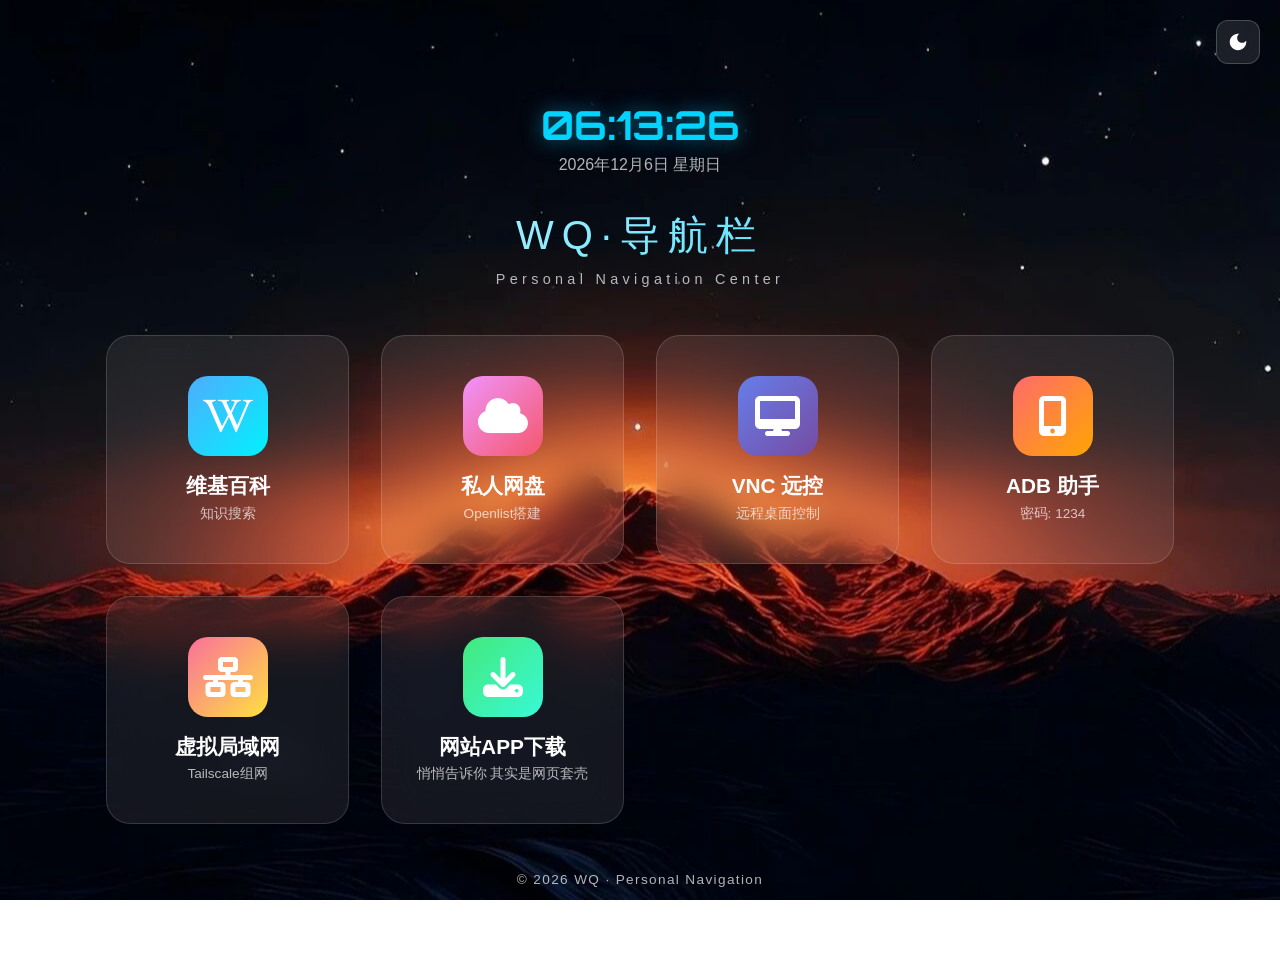
==== index.html @ 1eb62f89 "更新 index.html 更改配色" ====
<!DOCTYPE html>
<html lang="zh-CN">
<head>
    <meta charset="UTF-8">
    <meta name="viewport" content="width=device-width, initial-scale=1.0">
    <title>WQ - 导航</title>
    <link rel="stylesheet" href="https://cdnjs.cloudflare.com/ajax/libs/font-awesome/6.5.1/css/all.min.css">
    <link href="https://fonts.googleapis.com/css2?family=Orbitron:wght@400;500;600;700&display=swap" rel="stylesheet">
    <style>
        * { margin: 0; padding: 0; box-sizing: border-box; }
        :root { --accent: #00d4ff; --glow: rgba(0,212,255,0.5); --text-primary: #fff; --text-secondary: rgba(255,255,255,0.7); }
        body { font-family: 'Microsoft YaHei', sans-serif; min-height: 100vh; background-image: url('【哲风壁纸】夜景-日照金山-星空.jpg'); background-size: cover; background-position: center; background-attachment: fixed; color: var(--text-primary); padding-top: 100px; padding-bottom: 80px; }
        body.light-mode { background-color: #f5f5f5; }
        body.light-mode::before { background: rgba(245,245,245,0.9); }
        body.light-mode .card { background: rgba(255,255,255,0.6); border-color: rgba(0,0,0,0.1); }
        body.light-mode .card-title { color: #333; }
        body.light-mode .card-desc { color: #666; }
        body.light-mode .menu-item { background: rgba(255,255,255,0.5); color: #333; }
        body.light-mode .expanded-menu { background: rgba(255,255,255,0.3); }
        
        .theme-toggle {
            position: fixed;
            top: 20px;
            right: 20px;
            width: 44px;
            height: 44px;
            border-radius: 12px;
            background: rgba(255,255,255,0.1);
            backdrop-filter: blur(10px);
            border: 1px solid rgba(255,255,255,0.2);
            cursor: pointer;
            display: flex;
            align-items: center;
            justify-content: center;
            transition: all 0.3s ease;
            z-index: 1000;
        }
        .theme-toggle svg {
            width: 22px;
            height: 22px;
            fill: #fff;
            transition: all 0.3s ease;
        }
        .theme-toggle:hover {
            transform: scale(1.05);
            background: rgba(255,255,255,0.2);
        }
        body.light-mode .theme-toggle {
            background: rgba(0,0,0,0.08);
            border-color: rgba(0,0,0,0.1);
        }
        body.light-mode .theme-toggle svg {
            fill: #fff;
        }
        body.light-mode .theme-toggle:hover {
            background: rgba(0,0,0,0.12);
        }
        .time-display { text-align: center; margin-bottom: 2rem; }
        .time-display .time { font-family: 'Orbitron', monospace; font-size: 2.5rem; font-weight: 700; color: var(--accent); text-shadow: 0 0 20px var(--glow); }
        .time-display .date { font-size: 1rem; color: var(--text-secondary); margin-top: 0.3rem; }
        .header { text-align: center; margin-bottom: 3rem; }
        .header h1 { font-size: 2.5rem; font-weight: 300; letter-spacing: 0.2em; background: linear-gradient(135deg, #fff, var(--accent)); -webkit-background-clip: text; -webkit-text-fill-color: transparent; }
        .header p { color: var(--text-secondary); font-size: 0.9rem; margin-top: 0.5rem; letter-spacing: 0.3em; }
        .grid { display: grid; grid-template-columns: repeat(auto-fit, minmax(200px, 1fr)); gap: 2rem; max-width: 1100px; margin: 0 auto; padding: 0 1rem; }
        .card { position: relative; background: rgba(255,255,255,0.08); backdrop-filter: blur(20px); border: 1px solid rgba(255,255,255,0.15); border-radius: 24px; padding: 2.5rem 1.5rem; text-align: center; cursor: pointer; transition: all 0.4s ease; overflow: visible; }
        .card:hover { transform: translateY(-10px); border-color: var(--accent); box-shadow: 0 20px 40px rgba(0,0,0,0.3), 0 0 30px var(--glow); }
        .card:not(.has-submenu):hover { transform: translateY(-5px); }
        .card:not(.has-submenu):active { transform: scale(1.08); }
        .card.active { transform: scale(1.05); z-index: 200; pointer-events: auto; }
        .card-icon { width: 80px; height: 80px; margin: 0 auto 1rem; border-radius: 20px; display: flex; align-items: center; justify-content: center; font-size: 2.5rem; transition: all 0.4s ease; }
        .card:hover .card-icon { transform: scale(1.1) rotate(5deg); }
        .card.active .card-icon { transform: scale(0); opacity: 0; }
        .icon-vnc { background: linear-gradient(135deg, #667eea, #764ba2); }
        .icon-alist { background: linear-gradient(135deg, #f093fb, #f5576c); }
        .icon-wiki { background: linear-gradient(135deg, #4facfe, #00f2fe); }
        .icon-adb { background: linear-gradient(135deg, #ff6b6b, #ffa502); }
        .icon-download { background: linear-gradient(135deg, #43e97b, #38f9d7); }
        .icon-vpn { background: linear-gradient(135deg, #fa709a, #fee140); }
        .card-title { font-size: 1.3rem; font-weight: 600; margin-bottom: 0.3rem; transition: all 0.3s ease; }
        .card.active .card-title { opacity: 0; transform: translateY(-20px); }
        .card-desc { font-size: 0.85rem; color: var(--text-secondary); transition: all 0.3s ease; }
        .card.active .card-desc { opacity: 0; }
        .expanded-menu { position: absolute; top: 0; left: 0; right: 0; bottom: 0; display: none; flex-direction: row; gap: 1rem; padding: 1rem; backdrop-filter: blur(15px); -webkit-backdrop-filter: blur(15px); border-radius: 24px; z-index: 200; align-items: stretch; }
        .card.active .expanded-menu { display: flex; }
        .menu-item { display: flex; flex-direction: column; align-items: center; justify-content: center; gap: 0.5rem; background: rgba(255,255,255,0.15); border: 1px solid rgba(255,255,255,0.2); border-radius: 14px; text-decoration: none; color: var(--text-primary); padding: 1.2rem 1.5rem; flex: 1; transition: all 0.3s ease; min-height: 100%; }
        .menu-item:hover { background: rgba(0,212,255,0.3); border-color: var(--accent); transform: scale(1.05); }
        .menu-item i { font-size: 1.5rem; color: var(--accent); }
        .menu-item span { font-size: 0.9rem; font-weight: 500; }
        .footer { text-align: center; margin-top: 3rem; color: var(--text-secondary); font-size: 0.85rem; letter-spacing: 0.1em; }
        @media (max-width: 768px) { .grid { grid-template-columns: repeat(2, 1fr); gap: 1.2rem; } .card { padding: 1.8rem 1rem; } .card-icon { width: 65px; height: 65px; font-size: 2rem; } .header h1 { font-size: 1.8rem; } .time-display .time { font-size: 2rem; } }
        @media (max-width: 480px) { .grid { grid-template-columns: 1fr; } }
    </style>
</head>
<body>
    <button class="theme-toggle" onclick="toggleTheme()" title="切换主题">
        <svg id="theme-icon" viewBox="0 0 24 24">
            <path d="M12 3c-4.97 0-9 4.03-9 9s4.03 9 9 9 9-4.03 9-9c0-.46-.04-.92-.1-1.36-.98 1.37-2.58 2.26-4.4 2.26-2.98 0-5.4-2.42-5.4-5.4 0-1.81.89-3.42 2.26-4.4C12.92 3.04 12.46 3 12 3z"/>
        </svg>
    </button>
    <div class="time-display"><a href="https://beijingshijian.net/" target="_blank" style="text-decoration: none; color: inherit; cursor: pointer;"><div class="time" id="time">00:00:00</div><div class="date" id="date">加载中...</div></a></div>
    <div class="header"><h1>WQ·导航栏</h1><p>Personal Navigation Center</p></div>
    <div class="grid">
        <div class="card" id="wiki-card" onclick="toggleCard('wiki-card')">
            <div class="card-icon icon-wiki"><i class="fab fa-wikipedia-w"></i></div>
            <div class="card-title">维基百科</div>
            <div class="card-desc">知识搜索</div>
            <div class="expanded-menu">
                <a href="http://100.96.22.89:8080" target="_blank" class="menu-item" onclick="closeAll()"><i class="fas fa-globe"></i><span>外网访问</span></a>
                <a href="http://192.168.124.11:8080" target="_blank" class="menu-item" onclick="closeAll()"><i class="fas fa-home"></i><span>内网访问</span></a>
            </div>
        </div>
        <div class="card" id="alist-card" onclick="toggleCard('alist-card')">
            <div class="card-icon icon-alist"><i class="fas fa-cloud"></i></div>
            <div class="card-title">私人网盘</div>
            <div class="card-desc">Openlist搭建</div>
            <div class="expanded-menu">
                <a href="http://100.96.22.89:5244" target="_blank" class="menu-item" onclick="closeAll()"><i class="fas fa-globe"></i><span>外网访问</span></a>
                <a href="http://192.168.124.11:5244" target="_blank" class="menu-item" onclick="closeAll()"><i class="fas fa-home"></i><span>内网访问</span></a>
            </div>
        </div>
        <div class="card" id="vnc-card" onclick="toggleCard('vnc-card')">
            <div class="card-icon icon-vnc"><i class="fas fa-desktop"></i></div>
            <div class="card-title">VNC 远控</div>
            <div class="card-desc">远程桌面控制</div>
            <div class="expanded-menu">
                <a href="http://100.96.22.89:5456/vnc.html?autoconnect=true&show_dot=true&host=100.96.22.89&port=5556" target="_blank" class="menu-item" onclick="closeAll()"><i class="fas fa-globe"></i><span>外网访问</span></a>
                <a href="http://192.168.124.11:5456/vnc.html?autoconnect=true&show_dot=true&host=192.168.124.11&port=5556" target="_blank" class="menu-item" onclick="closeAll()"><i class="fas fa-home"></i><span>内网访问</span></a>
            </div>
        </div>
<div class="card has-submenu" onclick="window.open('https://wwayw.lanzoub.com/b01euqiwwf','_blank')">
            <div class="card-icon icon-adb"><i class="fas fa-mobile-alt"></i></div>
            <div class="card-title">ADB 助手</div>
            <div class="card-desc">密码: 1234</div>
        </div>
        <div class="card has-submenu" onclick="window.open('https://wwayw.lanzoub.com/iMITd458dhzi','_blank')">
            <div class="card-icon icon-vpn"><i class="fas fa-network-wired"></i></div>
            <div class="card-title">虚拟局域网</div>
            <div class="card-desc">Tailscale组网</div>
        </div>
        <div class="card has-submenu" onclick="window.open('https://wwayw.lanzoub.com/i0d3Y459d5da','_blank')">
            <div class="card-icon icon-download"><i class="fas fa-download"></i></div>
            <div class="card-title">网站APP下载</div>
            <div class="card-desc">悄悄告诉你 其实是网页套壳</div>
        </div>
    </div>
    <div class="footer"><p>© 2026 WQ · Personal Navigation</p></div>
    <script>
        function updateTime() { const n=new Date(); document.getElementById('time').textContent=String(n.getHours()).padStart(2,'0')+':'+String(n.getMinutes()).padStart(2,'0')+':'+String(n.getSeconds()).padStart(2,'0'); const d=['日','一','二','三','四','五','六'][n.getDay()]; document.getElementById('date').textContent=n.getFullYear()+'年'+(n.getMonth()+1)+'月'+n.getDate()+'日 星期'+d; }
        function toggleCard(id) { const c=document.getElementById(id); const isAct=c.classList.contains('active'); document.querySelectorAll('.card').forEach(x=>x.classList.remove('active')); if(!isAct) c.classList.add('active'); }
        function toggleTheme() {
            const body = document.body;
            const btn = document.querySelector('.theme-toggle');
            body.classList.toggle('light-mode');
            const isLight = body.classList.contains('light-mode');
            btn.innerHTML = isLight 
                ? '<svg viewBox="0 0 24 24"><path d="M12 7c-2.76 0-5 2.24-5 5s2.24 5 5 5 5-2.24 5-5-2.24-5-5-5zM2 13h2c.55 0 1-.45 1-1s-.45-1-1-1H2c-.55 0-1 .45-1 1s.45 1 1 1zm18 0h2c.55 0 1-.45 1-1s-.45-1-1-1h-2c-.55 0-1 .45-1 1s.45 1 1 1zM11 2v2c0 .55.45 1 1 1s1-.45 1-1V2c0-.55-.45-1-1-1s-1 .45-1 1zm0 18v2c0 .55.45 1 1 1s1-.45 1-1v-2c0-.55-.45-1-1-1s-1 .45-1 1zM5.99 4.58c-.39-.39-1.03-.39-1.41 0-.39.39-.39 1.03 0 1.41l1.06 1.06c.39.39 1.03.39 1.41 0s.39-1.03 0-1.41L5.99 4.58zm12.37 12.37c-.39-.39-1.03-.39-1.41 0-.39.39-.39 1.03 0 1.41l1.06 1.06c.39.39 1.03.39 1.41 0 .39-.39.39-1.03 0-1.41l-1.06-1.06zm1.06-10.96c.39-.39.39-1.03 0-1.41-.39-.39-1.03-.39-1.41 0l-1.06 1.06c-.39.39-.39 1.03 0 1.41s1.03.39 1.41 0l1.06-1.06zM7.05 18.36c.39-.39.39-1.03 0-1.41-.39-.39-1.03-.39-1.41 0l-1.06 1.06c-.39.39-.39 1.03 0 1.41s1.03.39 1.41 0l1.06-1.06z"/></svg>'
                : '<svg viewBox="0 0 24 24"><path d="M12 3c-4.97 0-9 4.03-9 9s4.03 9 9 9 9-4.03 9-9c0-.46-.04-.92-.1-1.36-.98 1.37-2.58 2.26-4.4 2.26-2.98 0-5.4-2.42-5.4-5.4 0-1.81.89-3.42 2.26-4.4C12.92 3.04 12.46 3 12 3z"/></svg>';
            localStorage.setItem('theme', isLight ? 'light' : 'dark');
        }
        (function() {
            const savedTheme = localStorage.getItem('theme');
            const btn = document.querySelector('.theme-toggle');
            if (savedTheme === 'light') {
                document.body.classList.add('light-mode');
                btn.innerHTML = '<svg viewBox="0 0 24 24"><path d="M12 7c-2.76 0-5 2.24-5 5s2.24 5 5 5 5-2.24 5-5-2.24-5-5-5zM2 13h2c.55 0 1-.45 1-1s-.45-1-1-1H2c-.55 0-1 .45-1 1s.45 1 1 1zm18 0h2c.55 0 1-.45 1-1s-.45-1-1-1h-2c-.55 0-1 .45-1 1s.45 1 1 1zM11 2v2c0 .55.45 1 1 1s1-.45 1-1V2c0-.55-.45-1-1-1s-1 .45-1 1zm0 18v2c0 .55.45 1 1 1s1-.45 1-1v-2c0-.55-.45-1-1-1s-1 .45-1 1zM5.99 4.58c-.39-.39-1.03-.39-1.41 0-.39.39-.39 1.03 0 1.41l1.06 1.06c.39.39 1.03.39 1.41 0s.39-1.03 0-1.41L5.99 4.58zm12.37 12.37c-.39-.39-1.03-.39-1.41 0-.39.39-.39 1.03 0 1.41l1.06 1.06c.39.39 1.03.39 1.41 0 .39-.39.39-1.03 0-1.41l-1.06-1.06zm1.06-10.96c.39-.39.39-1.03 0-1.41-.39-.39-1.03-.39-1.41 0l-1.06 1.06c-.39.39-.39 1.03 0 1.41s1.03.39 1.41 0l1.06-1.06zM7.05 18.36c.39-.39.39-1.03 0-1.41-.39-.39-1.03-.39-1.41 0l-1.06 1.06c-.39.39-.39 1.03 0 1.41s1.03.39 1.41 0l1.06-1.06z"/></svg>';
            }
        })();
        document.addEventListener('click', function(e) {
            const clickedCard = e.target.closest('.card');
            const clickedMenu = e.target.closest('.expanded-menu');
            if (!clickedCard && !clickedMenu) {
                document.querySelectorAll('.card').forEach(c=>c.classList.remove('active'));
            } else if (clickedCard && !clickedCard.classList.contains('active')) {
                document.querySelectorAll('.card').forEach(c=>c.classList.remove('active'));
                clickedCard.classList.add('active');
            }
            if (clickedCard && clickedCard.classList.contains('active')) {
                const menuRect = clickedCard.querySelector('.expanded-menu').getBoundingClientRect();
                if (e.clientX < menuRect.left || e.clientX > menuRect.right || 
                    e.clientY < menuRect.top || e.clientY > menuRect.bottom) {
                    clickedCard.classList.remove('active');
                }
            }
            if (clickedCard && !clickedCard.classList.contains('has-submenu') && !clickedCard.classList.contains('active')) {
                setTimeout(() => {
                    clickedCard.style.transform = '';
                }, 300);
            }
        });
        document.querySelectorAll('.card.has-submenu').forEach(card => {
            card.addEventListener('mousedown', function() {
                this.style.transform = 'scale(1.08)';
            });
            card.addEventListener('mouseup', function() {
                this.style.transform = '';
            });
            card.addEventListener('mouseleave', function() {
                this.style.transform = '';
            });
        });
        function closeAll() { document.querySelectorAll('.card').forEach(c=>c.classList.remove('active')); }
        updateTime(); setInterval(updateTime,1000);
    </script>
</body>
</html>
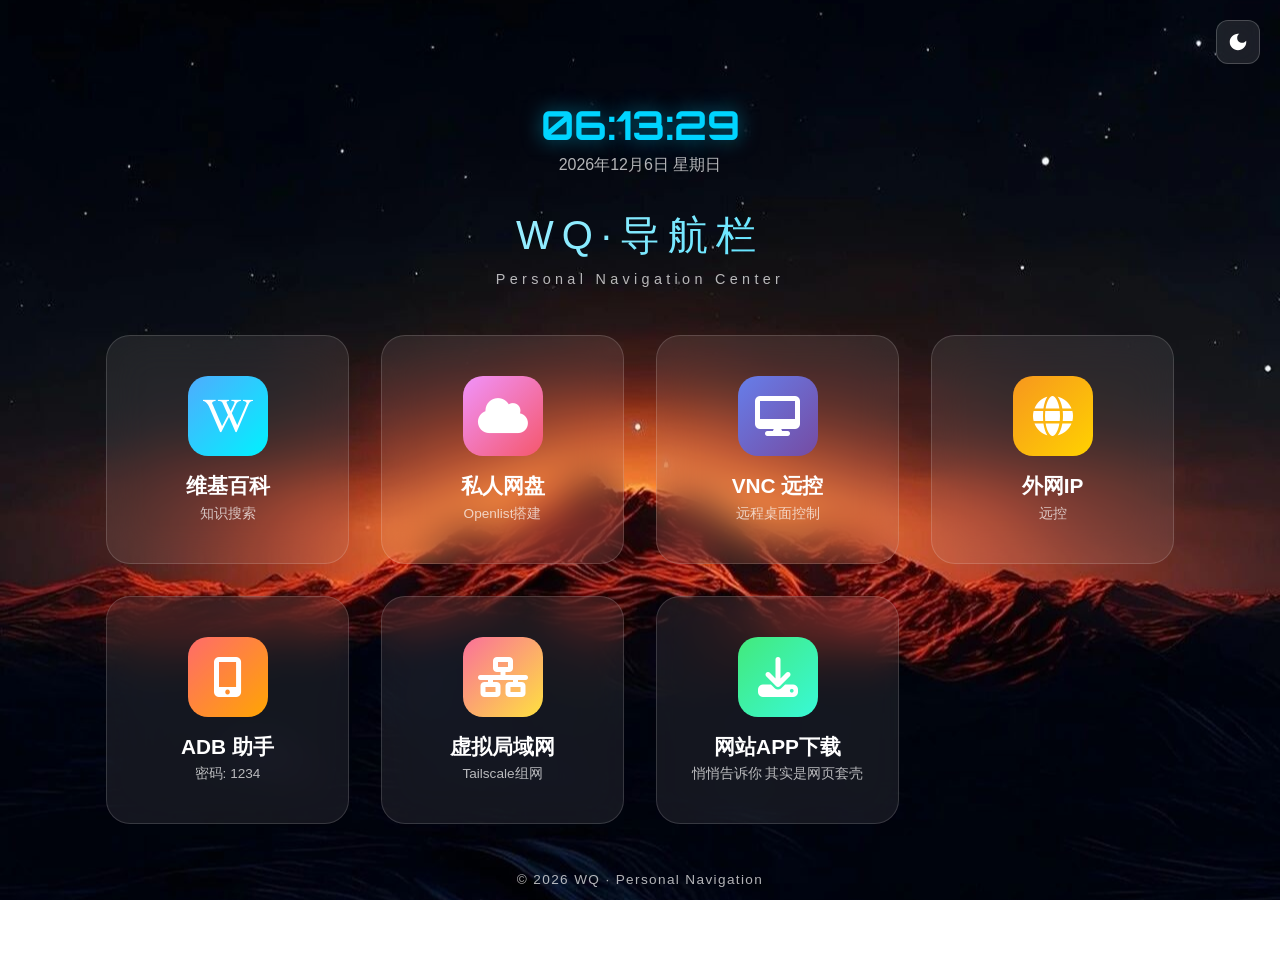
==== commit 9011ba16: "更新 index.html 添加一些实用功能" ====
--- a/index.html
+++ b/index.html
@@ -76,6 +76,7 @@
         .icon-adb { background: linear-gradient(135deg, #ff6b6b, #ffa502); }
         .icon-download { background: linear-gradient(135deg, #43e97b, #38f9d7); }
         .icon-vpn { background: linear-gradient(135deg, #fa709a, #fee140); }
+        .icon-ip { background: linear-gradient(135deg, #f7971e, #ffd200); }
         .card-title { font-size: 1.3rem; font-weight: 600; margin-bottom: 0.3rem; transition: all 0.3s ease; }
         .card.active .card-title { opacity: 0; transform: translateY(-20px); }
         .card-desc { font-size: 0.85rem; color: var(--text-secondary); transition: all 0.3s ease; }
@@ -127,7 +128,12 @@
                 <a href="http://192.168.124.11:5456/vnc.html?autoconnect=true&show_dot=true&host=192.168.124.11&port=5556" target="_blank" class="menu-item" onclick="closeAll()"><i class="fas fa-home"></i><span>内网访问</span></a>
             </div>
         </div>
-<div class="card has-submenu" onclick="window.open('https://wwayw.lanzoub.com/b01euqiwwf','_blank')">
+        <div class="card has-submenu" onclick="window.open('https://www.protectedtext.com/wxq677','_blank')">
+            <div class="card-icon icon-ip"><i class="fas fa-globe"></i></div>
+            <div class="card-title">外网IP</div>
+            <div class="card-desc">远控</div>
+        </div>
+        <div class="card has-submenu" onclick="window.open('https://wwayw.lanzoub.com/b01euqiwwf','_blank')">
             <div class="card-icon icon-adb"><i class="fas fa-mobile-alt"></i></div>
             <div class="card-title">ADB 助手</div>
             <div class="card-desc">密码: 1234</div>
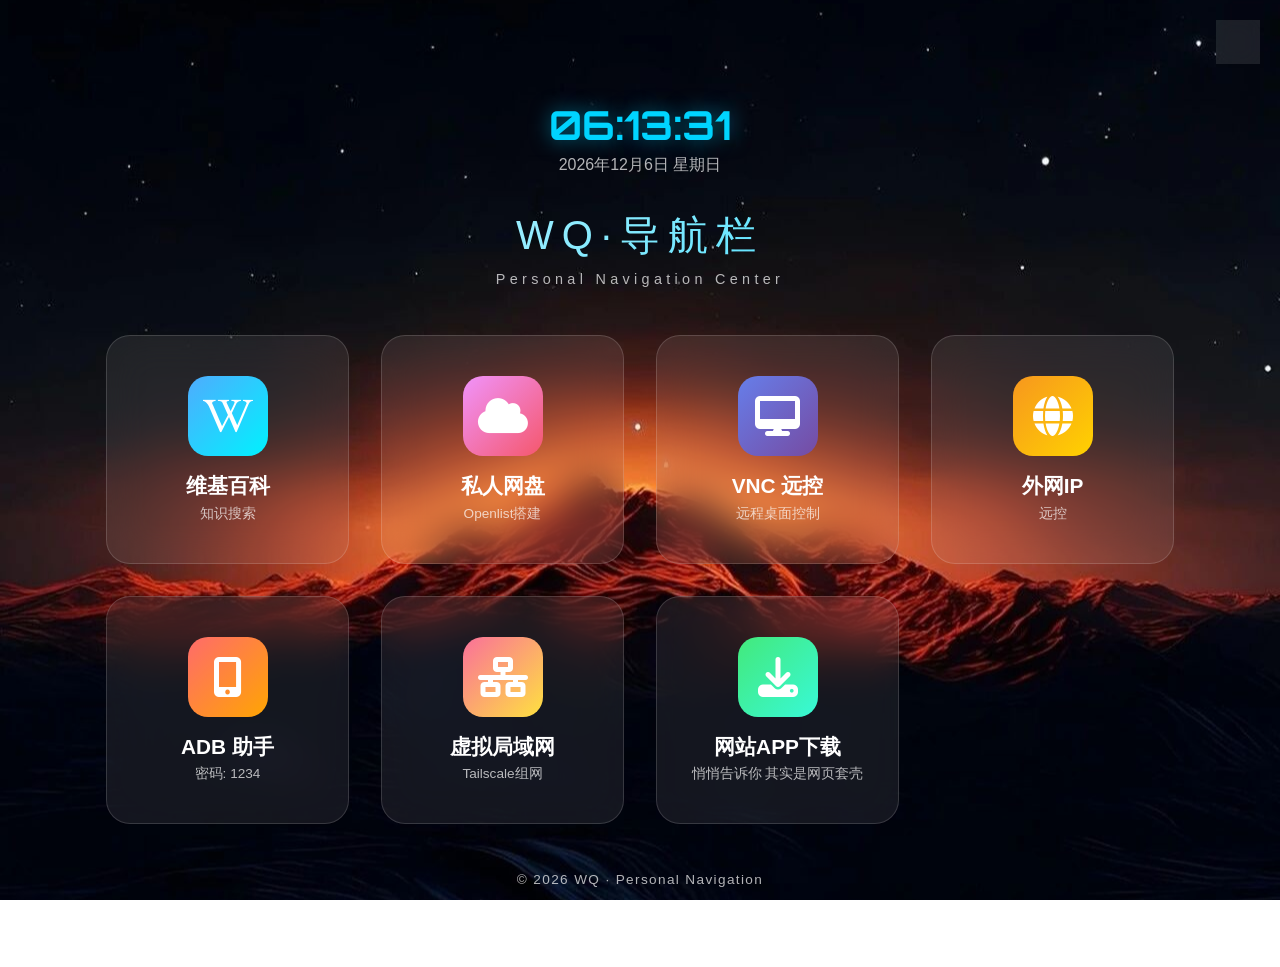
==== commit 5f04756d: "更新 index.html 优化兼容性" ====
--- a/index.html
+++ b/index.html
@@ -9,7 +9,7 @@
     <style>
         * { margin: 0; padding: 0; box-sizing: border-box; }
         :root { --accent: #00d4ff; --glow: rgba(0,212,255,0.5); --text-primary: #fff; --text-secondary: rgba(255,255,255,0.7); }
-        body { font-family: 'Microsoft YaHei', sans-serif; min-height: 100vh; background-image: url('【哲风壁纸】夜景-日照金山-星空.jpg'); background-size: cover; background-position: center; background-attachment: fixed; color: var(--text-primary); padding-top: 100px; padding-bottom: 80px; }
+        body { font-family: 'Microsoft YaHei', sans-serif; min-height: 100vh; background-image: url('zhefen.jpg'); background-size: cover; background-position: center; background-attachment: fixed; color: var(--text-primary); padding-top: 100px; padding-bottom: 80px; }
         body.light-mode { background-color: #f5f5f5; }
         body.light-mode::before { background: rgba(245,245,245,0.9); }
         body.light-mode .card { background: rgba(255,255,255,0.6); border-color: rgba(0,0,0,0.1); }
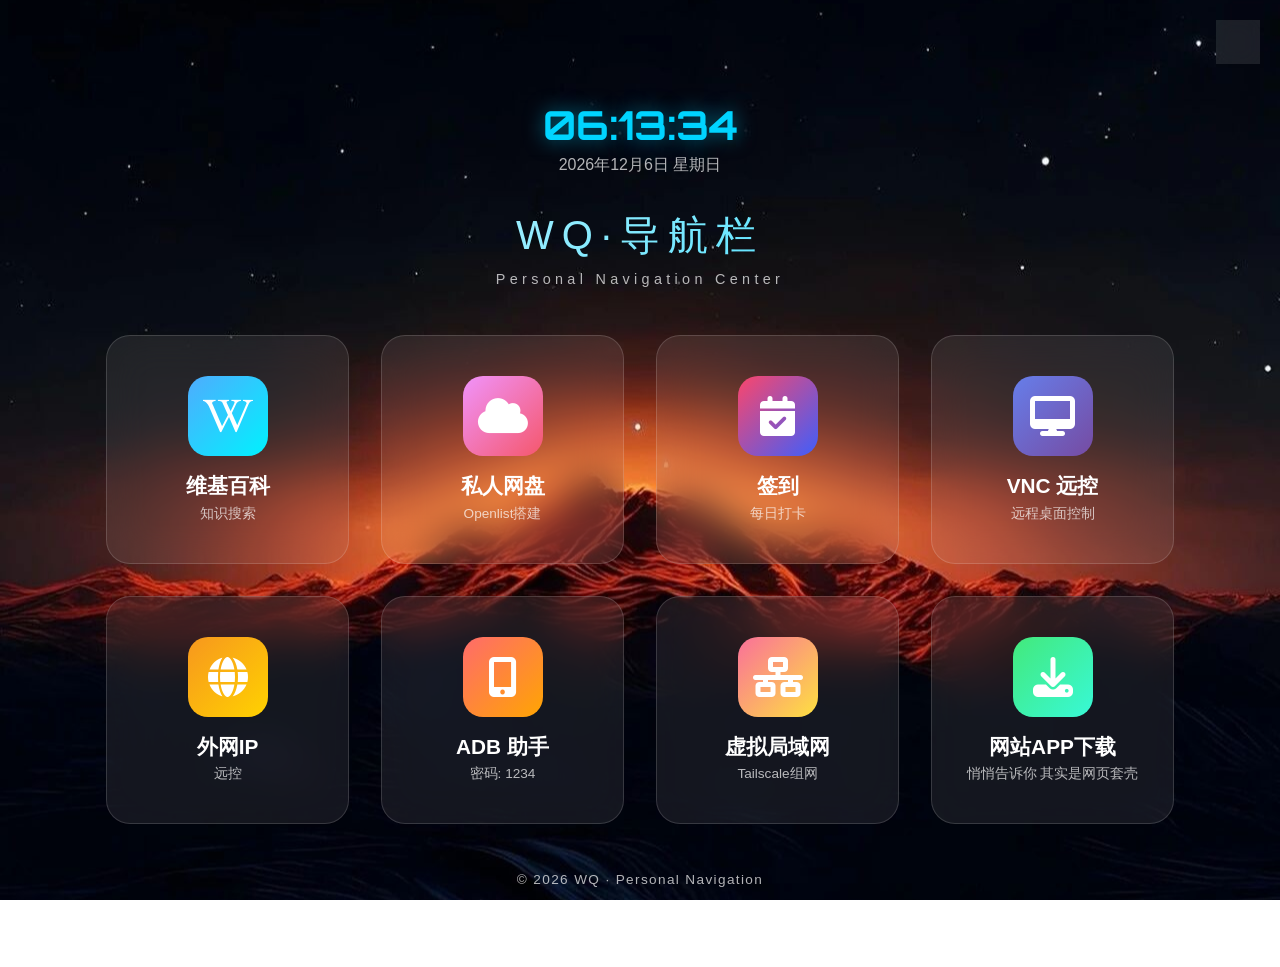
==== commit 09e1764e: "Add files via upload" ====
--- a/index.html
+++ b/index.html
@@ -77,6 +77,7 @@
         .icon-download { background: linear-gradient(135deg, #43e97b, #38f9d7); }
         .icon-vpn { background: linear-gradient(135deg, #fa709a, #fee140); }
         .icon-ip { background: linear-gradient(135deg, #f7971e, #ffd200); }
+        .icon-checkin { background: linear-gradient(135deg, #FC466B, #3F5EFB); }
         .card-title { font-size: 1.3rem; font-weight: 600; margin-bottom: 0.3rem; transition: all 0.3s ease; }
         .card.active .card-title { opacity: 0; transform: translateY(-20px); }
         .card-desc { font-size: 0.85rem; color: var(--text-secondary); transition: all 0.3s ease; }
@@ -119,6 +120,11 @@
                 <a href="http://192.168.124.11:5244" target="_blank" class="menu-item" onclick="closeAll()"><i class="fas fa-home"></i><span>内网访问</span></a>
             </div>
         </div>
+        <div class="card has-submenu" onclick="window.open('signin.html','_blank')">
+            <div class="card-icon icon-checkin"><i class="fas fa-calendar-check"></i></div>
+            <div class="card-title">签到</div>
+            <div class="card-desc">每日打卡</div>
+        </div>
         <div class="card" id="vnc-card" onclick="toggleCard('vnc-card')">
             <div class="card-icon icon-vnc"><i class="fas fa-desktop"></i></div>
             <div class="card-title">VNC 远控</div>
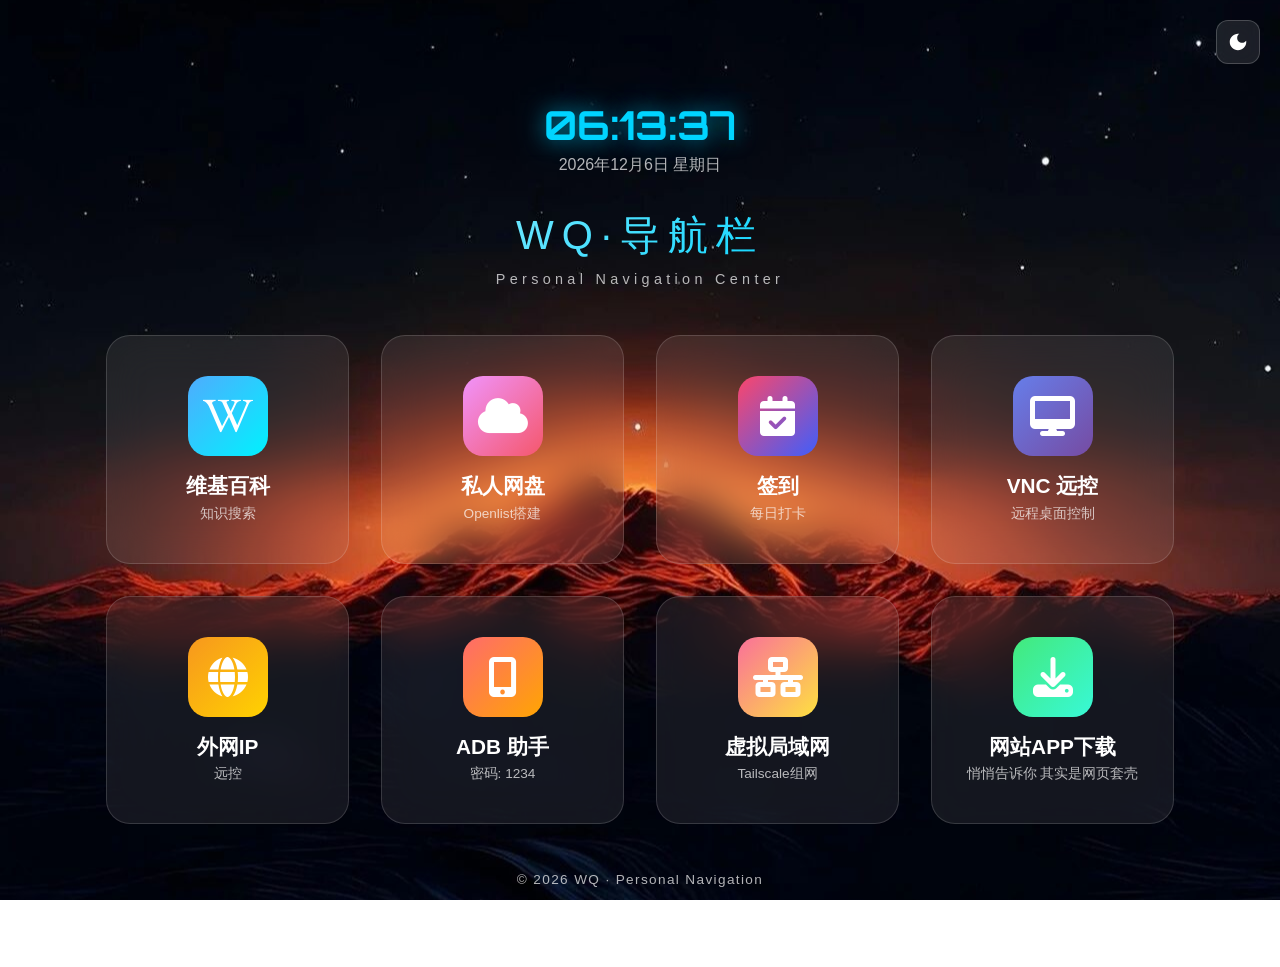
==== commit 83ec0f63: "Add files via upload" ====
--- a/index.html
+++ b/index.html
@@ -7,7 +7,7 @@
     <link rel="stylesheet" href="https://cdnjs.cloudflare.com/ajax/libs/font-awesome/6.5.1/css/all.min.css">
     <link href="https://fonts.googleapis.com/css2?family=Orbitron:wght@400;500;600;700&display=swap" rel="stylesheet">
     <style>
-        * { margin: 0; padding: 0; box-sizing: border-box; }
+        * { margin: 0; padding: 0; box-sizing: border-box; -webkit-tap-highlight-color: transparent; }
         :root { --accent: #00d4ff; --glow: rgba(0,212,255,0.5); --text-primary: #fff; --text-secondary: rgba(255,255,255,0.7); }
         body { font-family: 'Microsoft YaHei', sans-serif; min-height: 100vh; background-image: url('zhefen.jpg'); background-size: cover; background-position: center; background-attachment: fixed; color: var(--text-primary); padding-top: 100px; padding-bottom: 80px; }
         body.light-mode { background-color: #f5f5f5; }
@@ -56,18 +56,18 @@
             background: rgba(0,0,0,0.12);
         }
         .time-display { text-align: center; margin-bottom: 2rem; }
-        .time-display .time { font-family: 'Orbitron', monospace; font-size: 2.5rem; font-weight: 700; color: var(--accent); text-shadow: 0 0 20px var(--glow); }
+        .time-display .time { font-family: 'Orbitron', monospace; font-size: 2.5rem; font-weight: 700; color: var(--accent); text-shadow: 0 0 20px var(--glow), 0 0 40px rgba(0,212,255,0.3); animation: pulse-glow 2s ease-in-out infinite; }
         .time-display .date { font-size: 1rem; color: var(--text-secondary); margin-top: 0.3rem; }
         .header { text-align: center; margin-bottom: 3rem; }
-        .header h1 { font-size: 2.5rem; font-weight: 300; letter-spacing: 0.2em; background: linear-gradient(135deg, #fff, var(--accent)); -webkit-background-clip: text; -webkit-text-fill-color: transparent; }
+        .header h1 { font-size: 2.5rem; font-weight: 300; letter-spacing: 0.2em; background: linear-gradient(135deg, #fff, var(--accent), #fff, var(--accent)); background-size: 200% 200%; -webkit-background-clip: text; -webkit-text-fill-color: transparent; animation: gradient-flow 3s ease infinite; }
         .header p { color: var(--text-secondary); font-size: 0.9rem; margin-top: 0.5rem; letter-spacing: 0.3em; }
         .grid { display: grid; grid-template-columns: repeat(auto-fit, minmax(200px, 1fr)); gap: 2rem; max-width: 1100px; margin: 0 auto; padding: 0 1rem; }
-        .card { position: relative; background: rgba(255,255,255,0.08); backdrop-filter: blur(20px); border: 1px solid rgba(255,255,255,0.15); border-radius: 24px; padding: 2.5rem 1.5rem; text-align: center; cursor: pointer; transition: all 0.4s ease; overflow: visible; }
-        .card:hover { transform: translateY(-10px); border-color: var(--accent); box-shadow: 0 20px 40px rgba(0,0,0,0.3), 0 0 30px var(--glow); }
-        .card:not(.has-submenu):hover { transform: translateY(-5px); }
-        .card:not(.has-submenu):active { transform: scale(1.08); }
+        .card { position: relative; background: rgba(255,255,255,0.08); backdrop-filter: blur(20px); border: 1px solid rgba(255,255,255,0.15); border-radius: 24px; padding: 2.5rem 1.5rem; text-align: center; cursor: pointer; transition: all 0.35s cubic-bezier(0.175, 0.885, 0.32, 1.275); overflow: visible; animation: card-appear 0.6s ease-out backwards; }
+        .card:hover { transform: scale(1.04); border-color: var(--accent); box-shadow: 0 12px 30px rgba(0,0,0,0.3), 0 0 25px var(--glow); }
+        .card:active { transform: scale(1.08); border-color: var(--accent); box-shadow: 0 16px 40px rgba(0,0,0,0.4), 0 0 35px var(--glow); transition: all 0.12s ease; }
+        .card:active .card-icon { transform: scale(1.15) rotate(10deg); }
         .card.active { transform: scale(1.05); z-index: 200; pointer-events: auto; }
-        .card-icon { width: 80px; height: 80px; margin: 0 auto 1rem; border-radius: 20px; display: flex; align-items: center; justify-content: center; font-size: 2.5rem; transition: all 0.4s ease; }
+        .card-icon { width: 80px; height: 80px; margin: 0 auto 1rem; border-radius: 20px; display: flex; align-items: center; justify-content: center; font-size: 2.5rem; transition: all 0.4s cubic-bezier(0.175, 0.885, 0.32, 1.275); }
         .card:hover .card-icon { transform: scale(1.1) rotate(5deg); }
         .card.active .card-icon { transform: scale(0); opacity: 0; }
         .icon-vnc { background: linear-gradient(135deg, #667eea, #764ba2); }
@@ -89,6 +89,17 @@
         .menu-item i { font-size: 1.5rem; color: var(--accent); }
         .menu-item span { font-size: 0.9rem; font-weight: 500; }
         .footer { text-align: center; margin-top: 3rem; color: var(--text-secondary); font-size: 0.85rem; letter-spacing: 0.1em; }
+        @keyframes pulse-glow { 0%,100% { text-shadow: 0 0 20px var(--glow), 0 0 40px rgba(0,212,255,0.3); } 50% { text-shadow: 0 0 35px var(--glow), 0 0 70px rgba(0,212,255,0.6), 0 0 100px rgba(0,212,255,0.2); } }
+        @keyframes gradient-flow { 0%,100% { background-position: 0% 50%; } 50% { background-position: 100% 50%; } }
+        @keyframes card-appear { from { opacity: 0; transform: translateY(30px) scale(0.95); } to { opacity: 1; transform: translateY(0) scale(1); } }
+        .card:nth-child(1) { animation-delay: 0.05s; }
+        .card:nth-child(2) { animation-delay: 0.12s; }
+        .card:nth-child(3) { animation-delay: 0.19s; }
+        .card:nth-child(4) { animation-delay: 0.26s; }
+        .card:nth-child(5) { animation-delay: 0.33s; }
+        .card:nth-child(6) { animation-delay: 0.40s; }
+        .card:nth-child(7) { animation-delay: 0.47s; }
+        .card:nth-child(8) { animation-delay: 0.54s; }
         @media (max-width: 768px) { .grid { grid-template-columns: repeat(2, 1fr); gap: 1.2rem; } .card { padding: 1.8rem 1rem; } .card-icon { width: 65px; height: 65px; font-size: 2rem; } .header h1 { font-size: 1.8rem; } .time-display .time { font-size: 2rem; } }
         @media (max-width: 480px) { .grid { grid-template-columns: 1fr; } }
     </style>
@@ -193,23 +204,11 @@
                     clickedCard.classList.remove('active');
                 }
             }
-            if (clickedCard && !clickedCard.classList.contains('has-submenu') && !clickedCard.classList.contains('active')) {
-                setTimeout(() => {
-                    clickedCard.style.transform = '';
-                }, 300);
+            if (clickedCard && !clickedCard.classList.contains('has-submenu')) {
+                return;
             }
         });
-        document.querySelectorAll('.card.has-submenu').forEach(card => {
-            card.addEventListener('mousedown', function() {
-                this.style.transform = 'scale(1.08)';
-            });
-            card.addEventListener('mouseup', function() {
-                this.style.transform = '';
-            });
-            card.addEventListener('mouseleave', function() {
-                this.style.transform = '';
-            });
-        });
+        closeAll();
         function closeAll() { document.querySelectorAll('.card').forEach(c=>c.classList.remove('active')); }
         updateTime(); setInterval(updateTime,1000);
     </script>
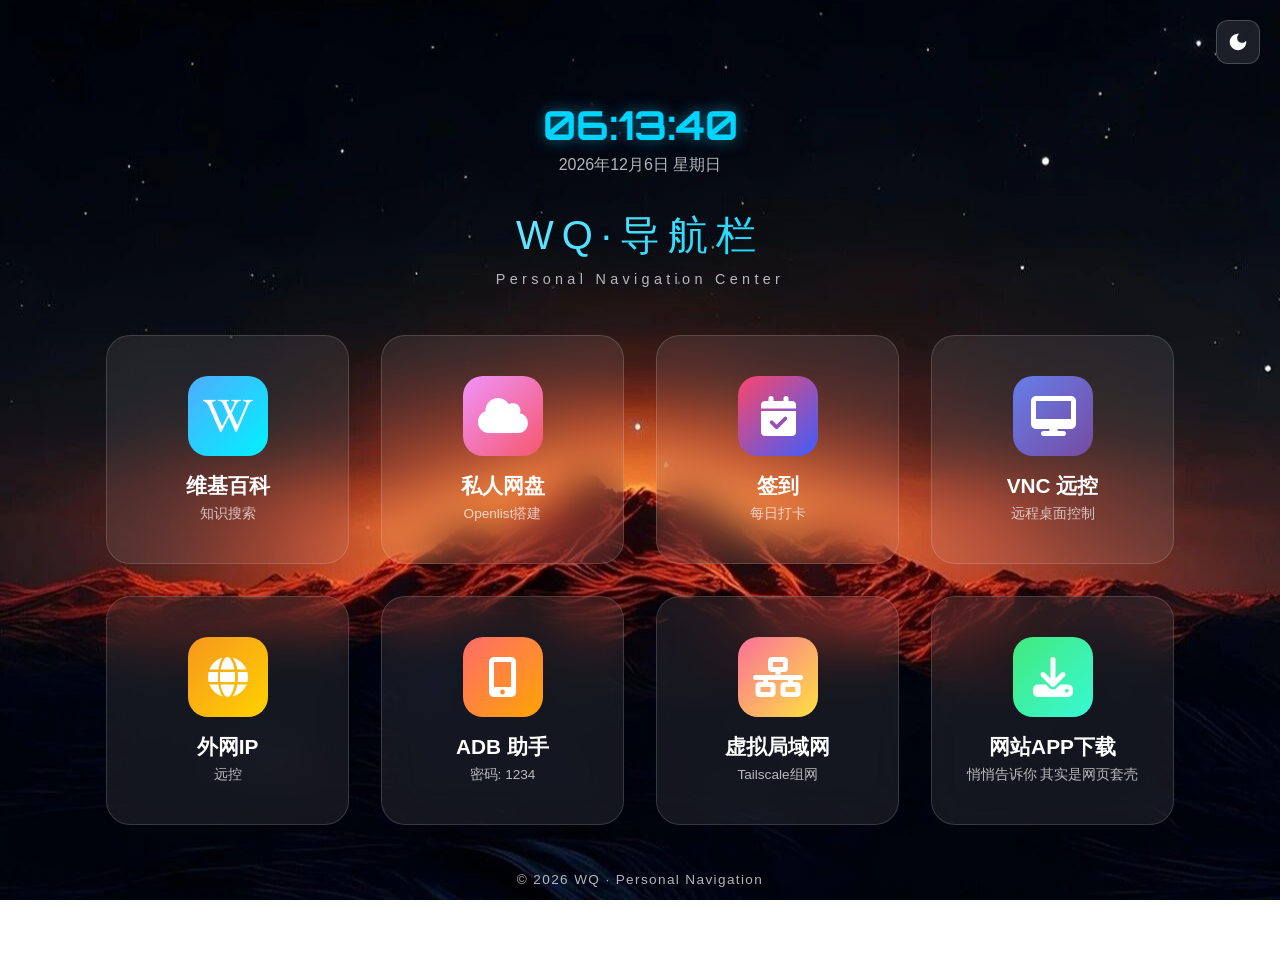
==== commit 215f1b5b: "Add files via upload" ====
--- a/index.html
+++ b/index.html
@@ -7,7 +7,7 @@
     <link rel="stylesheet" href="https://cdnjs.cloudflare.com/ajax/libs/font-awesome/6.5.1/css/all.min.css">
     <link href="https://fonts.googleapis.com/css2?family=Orbitron:wght@400;500;600;700&display=swap" rel="stylesheet">
     <style>
-        * { margin: 0; padding: 0; box-sizing: border-box; -webkit-tap-highlight-color: transparent; }
+        * { margin: 0; padding: 0; box-sizing: border-box; -webkit-tap-highlight-color: transparent; -webkit-touch-callout: none; -webkit-user-select: none; user-select: none; touch-action: manipulation; }
         :root { --accent: #00d4ff; --glow: rgba(0,212,255,0.5); --text-primary: #fff; --text-secondary: rgba(255,255,255,0.7); }
         body { font-family: 'Microsoft YaHei', sans-serif; min-height: 100vh; background-image: url('zhefen.jpg'); background-size: cover; background-position: center; background-attachment: fixed; color: var(--text-primary); padding-top: 100px; padding-bottom: 80px; }
         body.light-mode { background-color: #f5f5f5; }
@@ -18,57 +18,57 @@
         body.light-mode .menu-item { background: rgba(255,255,255,0.5); color: #333; }
         body.light-mode .expanded-menu { background: rgba(255,255,255,0.3); }
         
-        .theme-toggle {
-            position: fixed;
-            top: 20px;
-            right: 20px;
-            width: 44px;
-            height: 44px;
-            border-radius: 12px;
-            background: rgba(255,255,255,0.1);
-            backdrop-filter: blur(10px);
-            border: 1px solid rgba(255,255,255,0.2);
-            cursor: pointer;
-            display: flex;
-            align-items: center;
-            justify-content: center;
-            transition: all 0.3s ease;
-            z-index: 1000;
-        }
-        .theme-toggle svg {
-            width: 22px;
-            height: 22px;
-            fill: #fff;
-            transition: all 0.3s ease;
-        }
-        .theme-toggle:hover {
-            transform: scale(1.05);
-            background: rgba(255,255,255,0.2);
-        }
+.theme-toggle {
+             position: fixed;
+             top: 20px;
+             right: 20px;
+             width: 44px;
+             height: 44px;
+             border-radius: 12px;
+             background: rgba(255,255,255,0.1);
+             backdrop-filter: blur(10px);
+             border: 1px solid rgba(255,255,255,0.2);
+             cursor: pointer;
+             display: flex;
+             align-items: center;
+             justify-content: center;
+             z-index: 1000;
+             transition: transform 0.15s ease, background 0.15s ease;
+         }
+         .theme-toggle svg {
+             width: 22px;
+             height: 22px;
+             fill: #fff;
+             transition: transform 0.15s ease;
+         }
+         .theme-toggle:hover {
+             transform: scale(1.03);
+             background: rgba(255,255,255,0.2);
+         }
         body.light-mode .theme-toggle {
             background: rgba(0,0,0,0.08);
             border-color: rgba(0,0,0,0.1);
         }
         body.light-mode .theme-toggle svg {
-            fill: #fff;
+            fill: #555;
         }
         body.light-mode .theme-toggle:hover {
             background: rgba(0,0,0,0.12);
         }
         .time-display { text-align: center; margin-bottom: 2rem; }
-        .time-display .time { font-family: 'Orbitron', monospace; font-size: 2.5rem; font-weight: 700; color: var(--accent); text-shadow: 0 0 20px var(--glow), 0 0 40px rgba(0,212,255,0.3); animation: pulse-glow 2s ease-in-out infinite; }
+        .time-display .time { font-family: 'Orbitron', monospace; font-size: 2.5rem; font-weight: 700; color: var(--accent); text-shadow: 0 0 15px var(--glow); animation: pulse-glow 3s ease-in-out infinite; }
         .time-display .date { font-size: 1rem; color: var(--text-secondary); margin-top: 0.3rem; }
         .header { text-align: center; margin-bottom: 3rem; }
         .header h1 { font-size: 2.5rem; font-weight: 300; letter-spacing: 0.2em; background: linear-gradient(135deg, #fff, var(--accent), #fff, var(--accent)); background-size: 200% 200%; -webkit-background-clip: text; -webkit-text-fill-color: transparent; animation: gradient-flow 3s ease infinite; }
         .header p { color: var(--text-secondary); font-size: 0.9rem; margin-top: 0.5rem; letter-spacing: 0.3em; }
         .grid { display: grid; grid-template-columns: repeat(auto-fit, minmax(200px, 1fr)); gap: 2rem; max-width: 1100px; margin: 0 auto; padding: 0 1rem; }
-        .card { position: relative; background: rgba(255,255,255,0.08); backdrop-filter: blur(20px); border: 1px solid rgba(255,255,255,0.15); border-radius: 24px; padding: 2.5rem 1.5rem; text-align: center; cursor: pointer; transition: all 0.35s cubic-bezier(0.175, 0.885, 0.32, 1.275); overflow: visible; animation: card-appear 0.6s ease-out backwards; }
-        .card:hover { transform: scale(1.04); border-color: var(--accent); box-shadow: 0 12px 30px rgba(0,0,0,0.3), 0 0 25px var(--glow); }
-        .card:active { transform: scale(1.08); border-color: var(--accent); box-shadow: 0 16px 40px rgba(0,0,0,0.4), 0 0 35px var(--glow); transition: all 0.12s ease; }
-        .card:active .card-icon { transform: scale(1.15) rotate(10deg); }
-        .card.active { transform: scale(1.05); z-index: 200; pointer-events: auto; }
-        .card-icon { width: 80px; height: 80px; margin: 0 auto 1rem; border-radius: 20px; display: flex; align-items: center; justify-content: center; font-size: 2.5rem; transition: all 0.4s cubic-bezier(0.175, 0.885, 0.32, 1.275); }
-        .card:hover .card-icon { transform: scale(1.1) rotate(5deg); }
+        .card { position: relative; background: rgba(255,255,255,0.08); backdrop-filter: blur(20px); -webkit-backdrop-filter: blur(20px); border: 1px solid rgba(255,255,255,0.15); border-radius: 24px; padding: 2.5rem 1.5rem; text-align: center; cursor: pointer; transition: transform 0.2s ease, border-color 0.2s ease, box-shadow 0.2s ease; overflow: visible; animation: card-appear 0.5s ease-out backwards; will-change: transform; }
+        .card:hover { transform: scale(1.03); border-color: var(--accent); box-shadow: 0 8px 20px rgba(0,0,0,0.3); }
+        .card:active { transform: scale(1.06); border-color: var(--accent); box-shadow: 0 12px 28px rgba(0,0,0,0.4); transition: transform 0.1s ease, border-color 0.1s ease, box-shadow 0.1s ease; }
+        .card:active .card-icon { transform: scale(1.12) rotate(8deg); }
+        .card.active { transform: scale(1.04); z-index: 200; pointer-events: auto; }
+        .card-icon { width: 80px; height: 80px; margin: 0 auto 1rem; border-radius: 20px; display: flex; align-items: center; justify-content: center; font-size: 2.5rem; transition: transform 0.2s ease; will-change: transform; }
+        .card:hover .card-icon { transform: scale(1.08) rotate(4deg); }
         .card.active .card-icon { transform: scale(0); opacity: 0; }
         .icon-vnc { background: linear-gradient(135deg, #667eea, #764ba2); }
         .icon-alist { background: linear-gradient(135deg, #f093fb, #f5576c); }
@@ -78,28 +78,28 @@
         .icon-vpn { background: linear-gradient(135deg, #fa709a, #fee140); }
         .icon-ip { background: linear-gradient(135deg, #f7971e, #ffd200); }
         .icon-checkin { background: linear-gradient(135deg, #FC466B, #3F5EFB); }
-        .card-title { font-size: 1.3rem; font-weight: 600; margin-bottom: 0.3rem; transition: all 0.3s ease; }
+        .card-title { font-size: 1.3rem; font-weight: 600; margin-bottom: 0.3rem; transition: opacity 0.3s ease, transform 0.3s ease; }
         .card.active .card-title { opacity: 0; transform: translateY(-20px); }
-        .card-desc { font-size: 0.85rem; color: var(--text-secondary); transition: all 0.3s ease; }
+        .card-desc { font-size: 0.85rem; color: var(--text-secondary); transition: opacity 0.3s ease; }
         .card.active .card-desc { opacity: 0; }
         .expanded-menu { position: absolute; top: 0; left: 0; right: 0; bottom: 0; display: none; flex-direction: row; gap: 1rem; padding: 1rem; backdrop-filter: blur(15px); -webkit-backdrop-filter: blur(15px); border-radius: 24px; z-index: 200; align-items: stretch; }
         .card.active .expanded-menu { display: flex; }
-        .menu-item { display: flex; flex-direction: column; align-items: center; justify-content: center; gap: 0.5rem; background: rgba(255,255,255,0.15); border: 1px solid rgba(255,255,255,0.2); border-radius: 14px; text-decoration: none; color: var(--text-primary); padding: 1.2rem 1.5rem; flex: 1; transition: all 0.3s ease; min-height: 100%; }
-        .menu-item:hover { background: rgba(0,212,255,0.3); border-color: var(--accent); transform: scale(1.05); }
+        .menu-item { display: flex; flex-direction: column; align-items: center; justify-content: center; gap: 0.5rem; background: rgba(255,255,255,0.15); border: 1px solid rgba(255,255,255,0.2); border-radius: 14px; text-decoration: none; color: var(--text-primary); padding: 1.2rem 1.5rem; flex: 1; transition: transform 0.15s ease, background 0.15s ease, border-color 0.15s ease; min-height: 100%; will-change: transform; }
+        .menu-item:hover { background: rgba(0,212,255,0.3); border-color: var(--accent); transform: scale(1.03); }
         .menu-item i { font-size: 1.5rem; color: var(--accent); }
         .menu-item span { font-size: 0.9rem; font-weight: 500; }
         .footer { text-align: center; margin-top: 3rem; color: var(--text-secondary); font-size: 0.85rem; letter-spacing: 0.1em; }
-        @keyframes pulse-glow { 0%,100% { text-shadow: 0 0 20px var(--glow), 0 0 40px rgba(0,212,255,0.3); } 50% { text-shadow: 0 0 35px var(--glow), 0 0 70px rgba(0,212,255,0.6), 0 0 100px rgba(0,212,255,0.2); } }
+        @keyframes pulse-glow { 0%,100% { text-shadow: 0 0 15px var(--glow); } 50% { text-shadow: 0 0 25px var(--glow), 0 0 50px rgba(0,212,255,0.3); } }
         @keyframes gradient-flow { 0%,100% { background-position: 0% 50%; } 50% { background-position: 100% 50%; } }
-        @keyframes card-appear { from { opacity: 0; transform: translateY(30px) scale(0.95); } to { opacity: 1; transform: translateY(0) scale(1); } }
-        .card:nth-child(1) { animation-delay: 0.05s; }
-        .card:nth-child(2) { animation-delay: 0.12s; }
-        .card:nth-child(3) { animation-delay: 0.19s; }
-        .card:nth-child(4) { animation-delay: 0.26s; }
-        .card:nth-child(5) { animation-delay: 0.33s; }
-        .card:nth-child(6) { animation-delay: 0.40s; }
-        .card:nth-child(7) { animation-delay: 0.47s; }
-        .card:nth-child(8) { animation-delay: 0.54s; }
+        @keyframes card-appear { from { opacity: 0; transform: translateY(20px); } to { opacity: 1; transform: translateY(0); } }
+        .card:nth-child(1) { animation-delay: 0.03s; }
+        .card:nth-child(2) { animation-delay: 0.08s; }
+        .card:nth-child(3) { animation-delay: 0.13s; }
+        .card:nth-child(4) { animation-delay: 0.18s; }
+        .card:nth-child(5) { animation-delay: 0.23s; }
+        .card:nth-child(6) { animation-delay: 0.28s; }
+        .card:nth-child(7) { animation-delay: 0.33s; }
+        .card:nth-child(8) { animation-delay: 0.38s; }
         @media (max-width: 768px) { .grid { grid-template-columns: repeat(2, 1fr); gap: 1.2rem; } .card { padding: 1.8rem 1rem; } .card-icon { width: 65px; height: 65px; font-size: 2rem; } .header h1 { font-size: 1.8rem; } .time-display .time { font-size: 2rem; } }
         @media (max-width: 480px) { .grid { grid-template-columns: 1fr; } }
     </style>
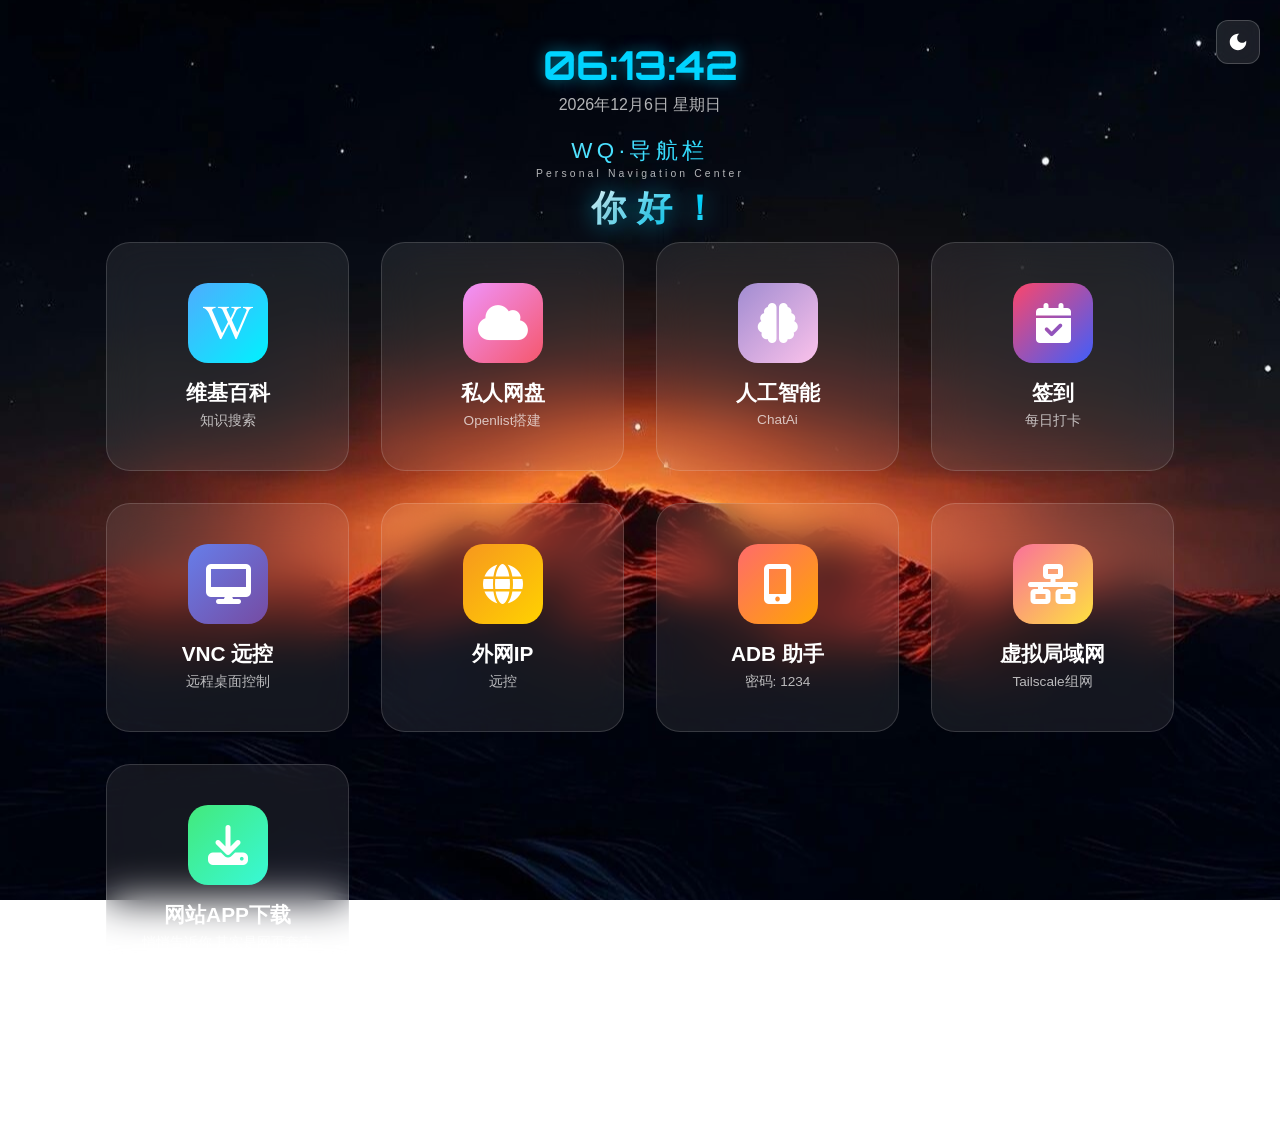
==== commit d0e9cc01: "Add files via upload" ====
--- a/index.html
+++ b/index.html
@@ -9,7 +9,7 @@
     <style>
         * { margin: 0; padding: 0; box-sizing: border-box; -webkit-tap-highlight-color: transparent; -webkit-touch-callout: none; -webkit-user-select: none; user-select: none; touch-action: manipulation; }
         :root { --accent: #00d4ff; --glow: rgba(0,212,255,0.5); --text-primary: #fff; --text-secondary: rgba(255,255,255,0.7); }
-        body { font-family: 'Microsoft YaHei', sans-serif; min-height: 100vh; background-image: url('zhefen.jpg'); background-size: cover; background-position: center; background-attachment: fixed; color: var(--text-primary); padding-top: 100px; padding-bottom: 80px; }
+        body { font-family: 'Microsoft YaHei', sans-serif; min-height: 100vh; background-image: url('zhefen.jpg'); background-size: cover; background-position: center; background-attachment: fixed; color: var(--text-primary); padding-top: 40px; padding-bottom: 80px; }
         body.light-mode { background-color: #f5f5f5; }
         body.light-mode::before { background: rgba(245,245,245,0.9); }
         body.light-mode .card { background: rgba(255,255,255,0.6); border-color: rgba(0,0,0,0.1); }
@@ -55,13 +55,16 @@
         body.light-mode .theme-toggle:hover {
             background: rgba(0,0,0,0.12);
         }
-        .time-display { text-align: center; margin-bottom: 2rem; }
+        .time-display { text-align: center; margin-bottom: 1.2rem; }
         .time-display .time { font-family: 'Orbitron', monospace; font-size: 2.5rem; font-weight: 700; color: var(--accent); text-shadow: 0 0 15px var(--glow); animation: pulse-glow 3s ease-in-out infinite; }
         .time-display .date { font-size: 1rem; color: var(--text-secondary); margin-top: 0.3rem; }
-        .header { text-align: center; margin-bottom: 3rem; }
-        .header h1 { font-size: 2.5rem; font-weight: 300; letter-spacing: 0.2em; background: linear-gradient(135deg, #fff, var(--accent), #fff, var(--accent)); background-size: 200% 200%; -webkit-background-clip: text; -webkit-text-fill-color: transparent; animation: gradient-flow 3s ease infinite; }
-        .header p { color: var(--text-secondary); font-size: 0.9rem; margin-top: 0.5rem; letter-spacing: 0.3em; }
-        .grid { display: grid; grid-template-columns: repeat(auto-fit, minmax(200px, 1fr)); gap: 2rem; max-width: 1100px; margin: 0 auto; padding: 0 1rem; }
+        .header { text-align: center; margin-bottom: 0.2rem; }
+        .header h1 { font-size: 1.4rem; font-weight: 300; letter-spacing: 0.2em; background: linear-gradient(135deg, #fff, var(--accent), #fff, var(--accent)); background-size: 200% 200%; -webkit-background-clip: text; -webkit-text-fill-color: transparent; animation: gradient-flow 3s ease infinite; }
+        .header p { color: var(--text-secondary); font-size: 0.65rem; margin-top: 0.15rem; letter-spacing: 0.3em; }
+        .greeting { text-align: center; margin-bottom: 0.6rem; }
+        .greeting-text { display: inline-block; font-size: 2.2rem; font-weight: 700; letter-spacing: 0.3em; background: linear-gradient(135deg, #fff 0%, var(--accent) 35%, #fff 65%, var(--accent) 100%); background-size: 200% 200%; -webkit-background-clip: text; -webkit-text-fill-color: transparent; animation: gradient-flow 4s ease infinite, greeting-pop 2s ease-out; text-shadow: 0 0 30px rgba(0,212,255,0.4), 0 4px 20px rgba(0,0,0,0.3); filter: drop-shadow(0 2px 8px rgba(0,212,255,0.2)); transform: translateX(0.55em) translateY(0.05em); }
+        @keyframes greeting-pop { 0% { opacity: 0; transform: scale(0.8) translateY(20px) translateX(0.55em); } 50% { transform: scale(1.05) translateY(-5px) translateX(0.55em); } 100% { opacity: 1; transform: scale(1) translateY(0.05em) translateX(0.55em); } }
+        .grid { display: grid; grid-template-columns: repeat(auto-fit, minmax(200px, 1fr)); gap: 2rem; max-width: 1100px; margin: 0.8rem auto 0; padding: 0 1rem; }
         .card { position: relative; background: rgba(255,255,255,0.08); backdrop-filter: blur(20px); -webkit-backdrop-filter: blur(20px); border: 1px solid rgba(255,255,255,0.15); border-radius: 24px; padding: 2.5rem 1.5rem; text-align: center; cursor: pointer; transition: transform 0.2s ease, border-color 0.2s ease, box-shadow 0.2s ease; overflow: visible; animation: card-appear 0.5s ease-out backwards; will-change: transform; }
         .card:hover { transform: scale(1.03); border-color: var(--accent); box-shadow: 0 8px 20px rgba(0,0,0,0.3); }
         .card:active { transform: scale(1.06); border-color: var(--accent); box-shadow: 0 12px 28px rgba(0,0,0,0.4); transition: transform 0.1s ease, border-color 0.1s ease, box-shadow 0.1s ease; }
@@ -78,6 +81,7 @@
         .icon-vpn { background: linear-gradient(135deg, #fa709a, #fee140); }
         .icon-ip { background: linear-gradient(135deg, #f7971e, #ffd200); }
         .icon-checkin { background: linear-gradient(135deg, #FC466B, #3F5EFB); }
+.icon-ai { background: linear-gradient(135deg, #a18cd1, #fbc2eb); }
         .card-title { font-size: 1.3rem; font-weight: 600; margin-bottom: 0.3rem; transition: opacity 0.3s ease, transform 0.3s ease; }
         .card.active .card-title { opacity: 0; transform: translateY(-20px); }
         .card-desc { font-size: 0.85rem; color: var(--text-secondary); transition: opacity 0.3s ease; }
@@ -100,6 +104,7 @@
         .card:nth-child(6) { animation-delay: 0.28s; }
         .card:nth-child(7) { animation-delay: 0.33s; }
         .card:nth-child(8) { animation-delay: 0.38s; }
+        .card:nth-child(9) { animation-delay: 0.43s; }
         @media (max-width: 768px) { .grid { grid-template-columns: repeat(2, 1fr); gap: 1.2rem; } .card { padding: 1.8rem 1rem; } .card-icon { width: 65px; height: 65px; font-size: 2rem; } .header h1 { font-size: 1.8rem; } .time-display .time { font-size: 2rem; } }
         @media (max-width: 480px) { .grid { grid-template-columns: 1fr; } }
     </style>
@@ -112,6 +117,7 @@
     </button>
     <div class="time-display"><a href="https://beijingshijian.net/" target="_blank" style="text-decoration: none; color: inherit; cursor: pointer;"><div class="time" id="time">00:00:00</div><div class="date" id="date">加载中...</div></a></div>
     <div class="header"><h1>WQ·导航栏</h1><p>Personal Navigation Center</p></div>
+    <div class="greeting"><span class="greeting-text">你好！</span></div>
     <div class="grid">
         <div class="card" id="wiki-card" onclick="toggleCard('wiki-card')">
             <div class="card-icon icon-wiki"><i class="fab fa-wikipedia-w"></i></div>
@@ -130,6 +136,11 @@
                 <a href="http://100.96.22.89:5244" target="_blank" class="menu-item" onclick="closeAll()"><i class="fas fa-globe"></i><span>外网访问</span></a>
                 <a href="http://192.168.124.11:5244" target="_blank" class="menu-item" onclick="closeAll()"><i class="fas fa-home"></i><span>内网访问</span></a>
             </div>
+        </div>
+        <div class="card has-submenu" onclick="window.open('https://www.chatopens.com/Web/List.html','_blank')">
+            <div class="card-icon icon-ai"><i class="fas fa-brain"></i></div>
+            <div class="card-title">人工智能</div>
+            <div class="card-desc">ChatAi</div>
         </div>
         <div class="card has-submenu" onclick="window.open('signin.html','_blank')">
             <div class="card-icon icon-checkin"><i class="fas fa-calendar-check"></i></div>
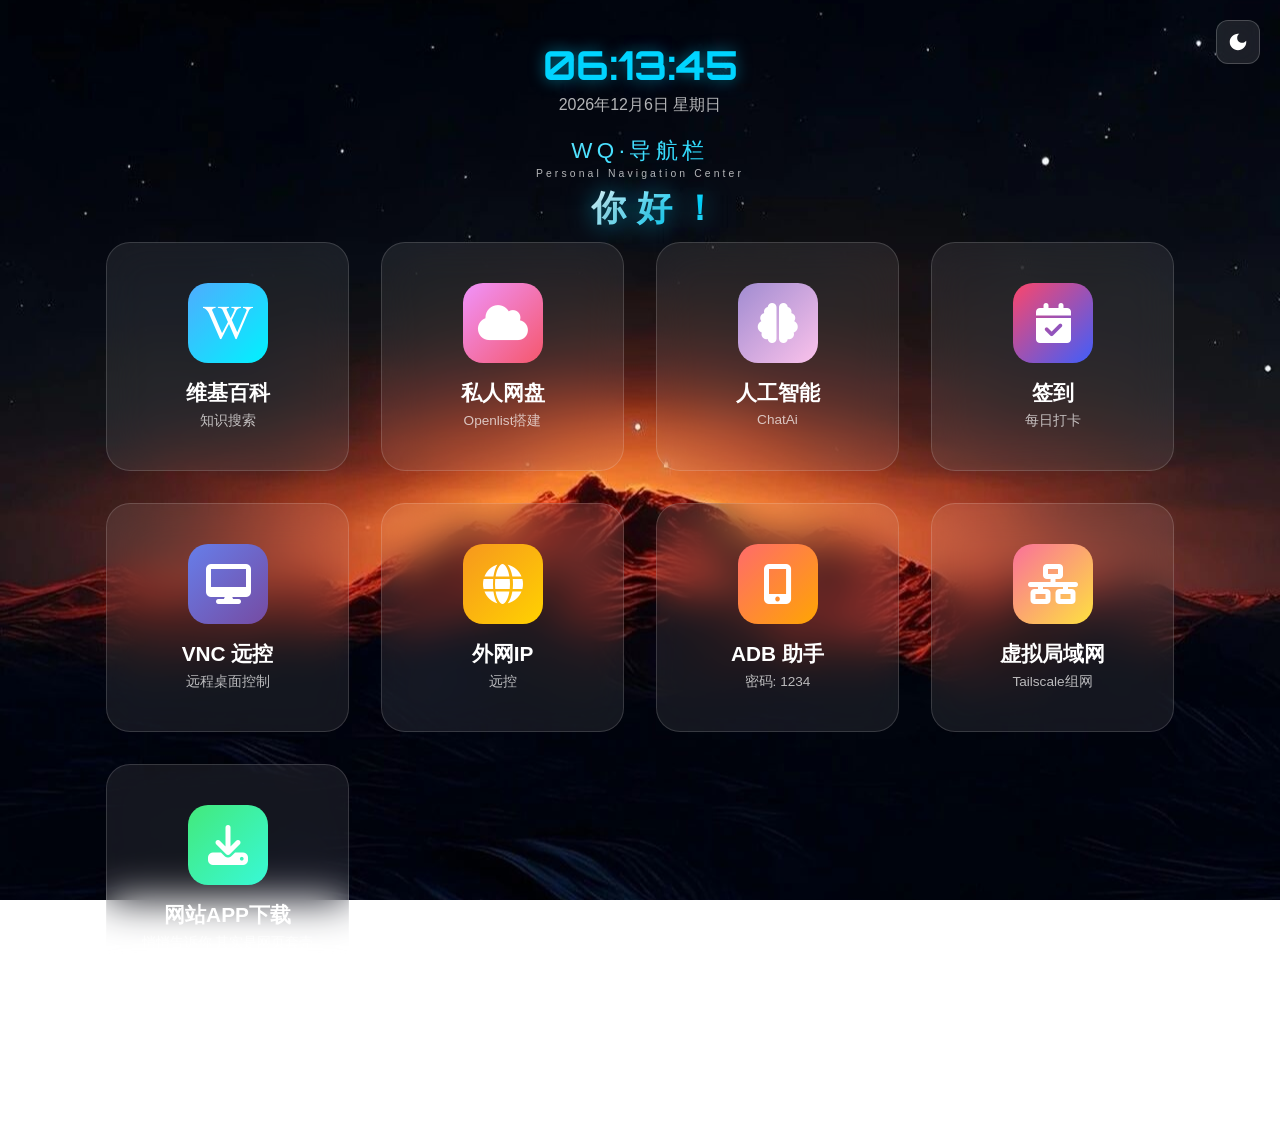
==== commit c394cbab: "Add files via upload" ====
--- a/index.html
+++ b/index.html
@@ -137,10 +137,14 @@
                 <a href="http://192.168.124.11:5244" target="_blank" class="menu-item" onclick="closeAll()"><i class="fas fa-home"></i><span>内网访问</span></a>
             </div>
         </div>
-        <div class="card has-submenu" onclick="window.open('https://www.chatopens.com/Web/List.html','_blank')">
+        <div class="card" id="ai-card" onclick="toggleCard('ai-card')">
             <div class="card-icon icon-ai"><i class="fas fa-brain"></i></div>
             <div class="card-title">人工智能</div>
             <div class="card-desc">ChatAi</div>
+            <div class="expanded-menu">
+                <a href="https://www.chatopens.com/Web/List.html" target="_blank" class="menu-item" onclick="closeAll()"><i class="fas fa-cube"></i><span>聚合</span></a>
+                <a href="https://chat.scnet.cn" target="_blank" class="menu-item" onclick="closeAll()"><i class="fas fa-server"></i><span>国家超算平台</span></a>
+            </div>
         </div>
         <div class="card has-submenu" onclick="window.open('signin.html','_blank')">
             <div class="card-icon icon-checkin"><i class="fas fa-calendar-check"></i></div>
@@ -171,7 +175,7 @@
             <div class="card-title">虚拟局域网</div>
             <div class="card-desc">Tailscale组网</div>
         </div>
-        <div class="card has-submenu" onclick="window.open('https://wwayw.lanzoub.com/i0d3Y459d5da','_blank')">
+        <div class="card has-submenu" onclick="window.open('https://wwayw.lanzoub.com/b01eur65fa','_blank')">
             <div class="card-icon icon-download"><i class="fas fa-download"></i></div>
             <div class="card-title">网站APP下载</div>
             <div class="card-desc">悄悄告诉你 其实是网页套壳</div>
